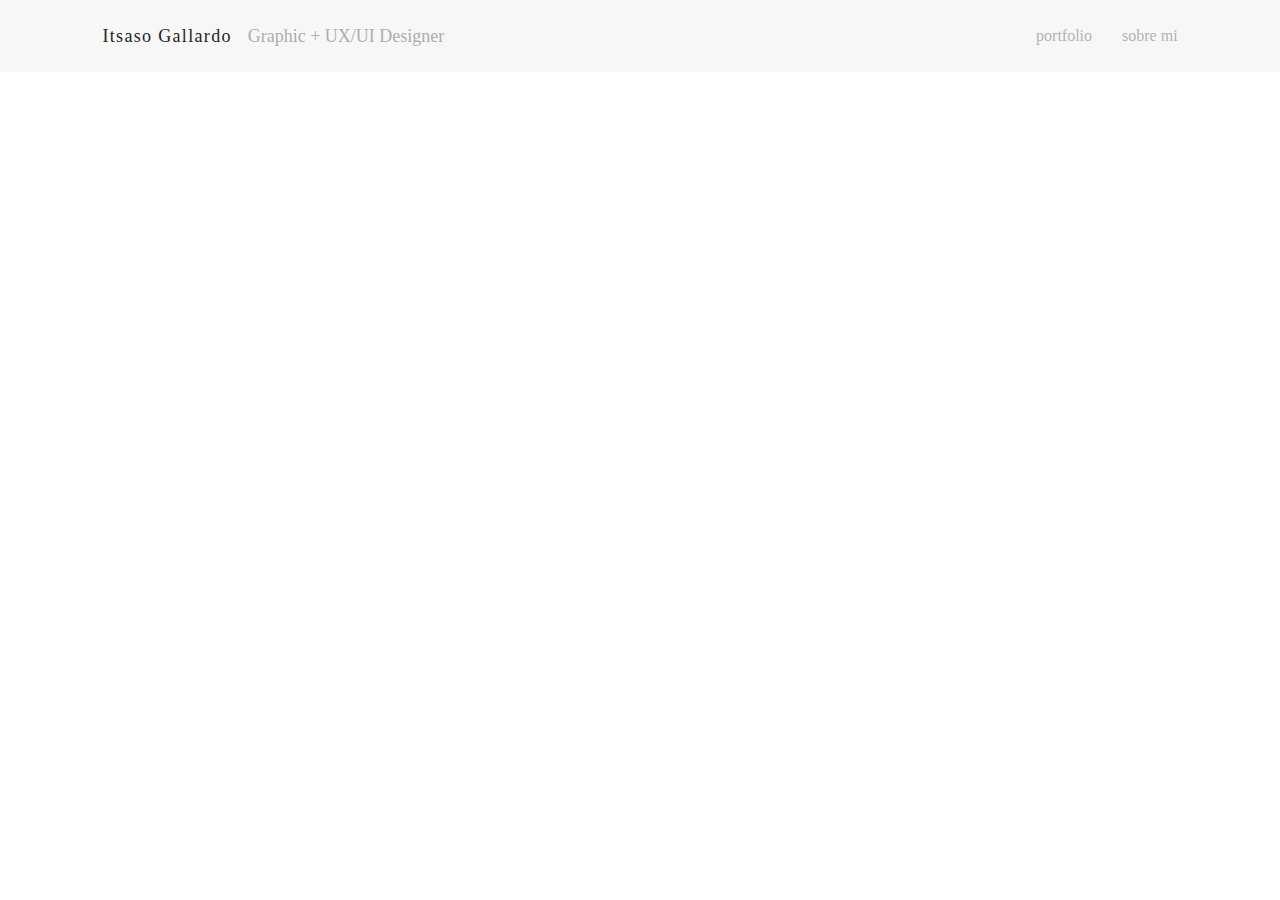
==== clues.html @ f3a6d476 "portfolio_27/04" ====
<!DOCTYPE html>
<html lang="en">
<head>
	<meta charset="UTF-8">
	<meta name="viewport" content="width=device-width, initial-scale=1.0">
	<meta http-equiv="X-UA-Compatible" content="ie=edge">
	<title>Itsaso Gallardo</title>
	<link rel="stylesheet" href="css/reset.css" />
	<link rel="stylesheet" href="https://stackpath.bootstrapcdn.com/bootstrap/4.3.1/css/bootstrap.min.css" integrity="sha384-ggOyR0iXCbMQv3Xipma34MD+dH/1fQ784/j6cY/iJTQUOhcWr7x9JvoRxT2MZw1T" crossorigin="anonymous">
	<script src="https://stackpath.bootstrapcdn.com/bootstrap/4.3.1/js/bootstrap.min.js" integrity="sha384-JjSmVgyd0p3pXB1rRibZUAYoIIy6OrQ6VrjIEaFf/nJGzIxFDsf4x0xIM+B07jRM" crossorigin="anonymous"></script>
	<script src="https://code.jquery.com/jquery-3.3.1.slim.min.js" integrity="sha384-q8i/X+965DzO0rT7abK41JStQIAqVgRVzpbzo5smXKp4YfRvH+8abtTE1Pi6jizo" crossorigin="anonymous"></script>
	<script src="https://cdnjs.cloudflare.com/ajax/libs/popper.js/1.14.7/umd/popper.min.js" integrity="sha384-UO2eT0CpHqdSJQ6hJty5KVphtPhzWj9WO1clHTMGa3JDZwrnQq4sF86dIHNDz0W1" crossorigin="anonymous"></script>
	<link rel="stylesheet" href="css/style.css" />
</head>
<body>
		<header>
				<div id="logo">
					 <span id="nombre"> 
						 Itsaso Gallardo
					</span>  
					<span id="job"> 
						 Graphic + UX/UI Designer
					</span>
				</div>
				<nav>
					<ul class="nav">
						<li class="navigation"> 
							<a href="https://www.behance.net/ItsasoGallardo">portfolio</a>
						</li>
						<li class="navigation">
							<a href="https://www.behance.net/ItsasoGallardo">sobre mi</a>
						</li>
					</ul>
				</nav>
        </header>
    <br>
	<br>
	<footer id="footer">
			© 2019 Itsaso Gallardo. All rights reserved.
	</footer>
	<br>
</body>
</html>
---- css/style.css ----
*{
	margin: 0px;
	padding: 0px;
}
body{
	font-family: roboto;
}

header {
	height: 72px;
	width: 100%;
	padding: 0 8%;
	background-color: #f7f7f7;
	display: flex;
	justify-content:space-between;
	align-items: center;
	position: fixed;
	top: 0;
	z-index: 21;
}
a{
	color:rgb(179, 179, 179);
	
}
a:hover {
	text-decoration: none; 
	font-family: "Montserrat";
	font-weight: normal;
	font-size: 16px;
	letter-spacing: normal;
	color:rgb(51, 177, 194);
	text-decoration: underline;
	}

#nombre {
	font-family: "Montserrat";
	font-size: 18px;
	letter-spacing: 1pt;
    font-weight: normal;
	line-height: 20px;
}
#job {
	font-family: "Montserrat";
	font-size: 18px;
	letter-spacing: 0,8pt;
	font-weight: lighter;
	color: rgb(173, 173, 173);
	margin-left: 10px;
}

.nav{
	display: flex;
	list-style: none;
	justify-content: space-between;
	font-family: "Montserrat";
}
.navigation a{
	font-family: "Montserrat";
	font-weight: normal;
	font-size: 16px;
	letter-spacing: normal;
	margin-left: 30px;

}
#active{
	color: rgb(53, 53, 53);
	
}
	
.intro {
	padding-left: 8%;
	padding-right:8%;
	padding-top:10%;
	padding-bottom:9%;
	background: #f7f7f7;
}

.text-presentation {
	height: 300px;
	width: 100%;
	font-family: "Montserrat";
	font-weight: lighter;
	font-size: 35px;
	text-align: center;
	letter-spacing: 1pt;
	line-height: 45px;
	padding-top: 105px;
	padding-left: 70px;
	padding-right: 70px;
}



.main {
	max-width: 1000px;
	margin: auto;
  }
  

.row {
	width: 100%;
	height: 100%;
	margin: 0px 0px;
	padding-top:40px;
	justify-content:center;
  }
  
  /* Add padding BETWEEN each column (if you want) */

.column {
	width: 85%;
	/* height: 360px; */
	display: flex;
	justify-content: space-between;	
	/* flex-wrap: wrap; */
	/* align-content:flex-start; */
	align-items:center;	
	padding: 0px;
  }
 
.row:after {
	content: "";
	display: table;
	clear: both;
  }
  
  /* Content */
.content {
	display: flex;
	width: 48%;
	/* height: 100%; */
	position:relative;
	align-items:center;
  }
	
	.content:hover .article-text{
		width: 100%;
		height: 100%;
		display: flex;
		align-items: center;
		justify-content: center;
		position: absolute;
		text-align: center;
		z-index: 20;	
		flex-direction: column;
		font-family: "MONTSERRAT";
		color:rgb(255, 255, 255);
		font-size: 22px;
		letter-spacing: 4px;
	}

	.content:hover .article-text-sub {
		display: flex;
		z-index: 20;	
		flex-direction: column;
		align-items: center;
		justify-content: center;
		position: absolute;
		font-family: "MONTSERRAT";
		font-weight: lighter;
		color:rgb(255, 255, 255); 
		font-size: 20px;
		text-align: center;
		margin-top: 26px;
	
	}

	.content:hover > #hover-color-clues{
		display: block;
		width: 100%;
		height: 100%;
		position: absolute;
		background-color:rgb(111, 218, 203);
		opacity: 0.8;
		cursor: grab;
	}

	#hover-color-clues{
	display:none;
	}

	.content:hover > #hover-color-f-cosmetics{
		display: block;
		width: 100%;
		height: 100%;
		position: absolute;
		background-color:rgb(252, 143, 157);
		opacity: 0.7;
		cursor: grab;
	}
	#hover-color-f-cosmetics{
		display:none;
		}

	#hover-color-clues{
			display:none;
			}

	.article-text{
		display:none;
		}

	.content img {
		width:100%;
	}

	.salto-de-texto{
		/* margin-top: 50px; */
	}
	#card-article-container{
		background-color:rgb(225, 188, 65);
		display: flex;
		flex-direction: row;
		justify-content: space-evenly;
		
	}
	.card-article { 
		width: 567px;
		height: 360px;
		border-radius: 3px;
		transition: all 0.17s;
		background-color: blue;
		margin-left: 20px;
		margin-right: 20px;
	}
	
	.card-article:hover { 
		transition: all 0.17s;
		background-color: rgb(0, 190, 117);
		cursor: grab;
	}

  /* Responsive layout - makes a two column-layout instead of four columns */
  @media screen and (max-width: 900px) {
	.column {
	  width: 50%;
	}
  }
  
  /* Responsive layout - makes the two columns stack on top of each other instead of next to each other */
  @media screen and (max-width: 600px) {
	.column {
	  width: 100%;
	}
  }

	
#footer { 
	font-family: Helvetica Neue;
	font-weight: 70;
	font-size: 15px;
	text-align: center;
	letter-spacing: 1pt;
}
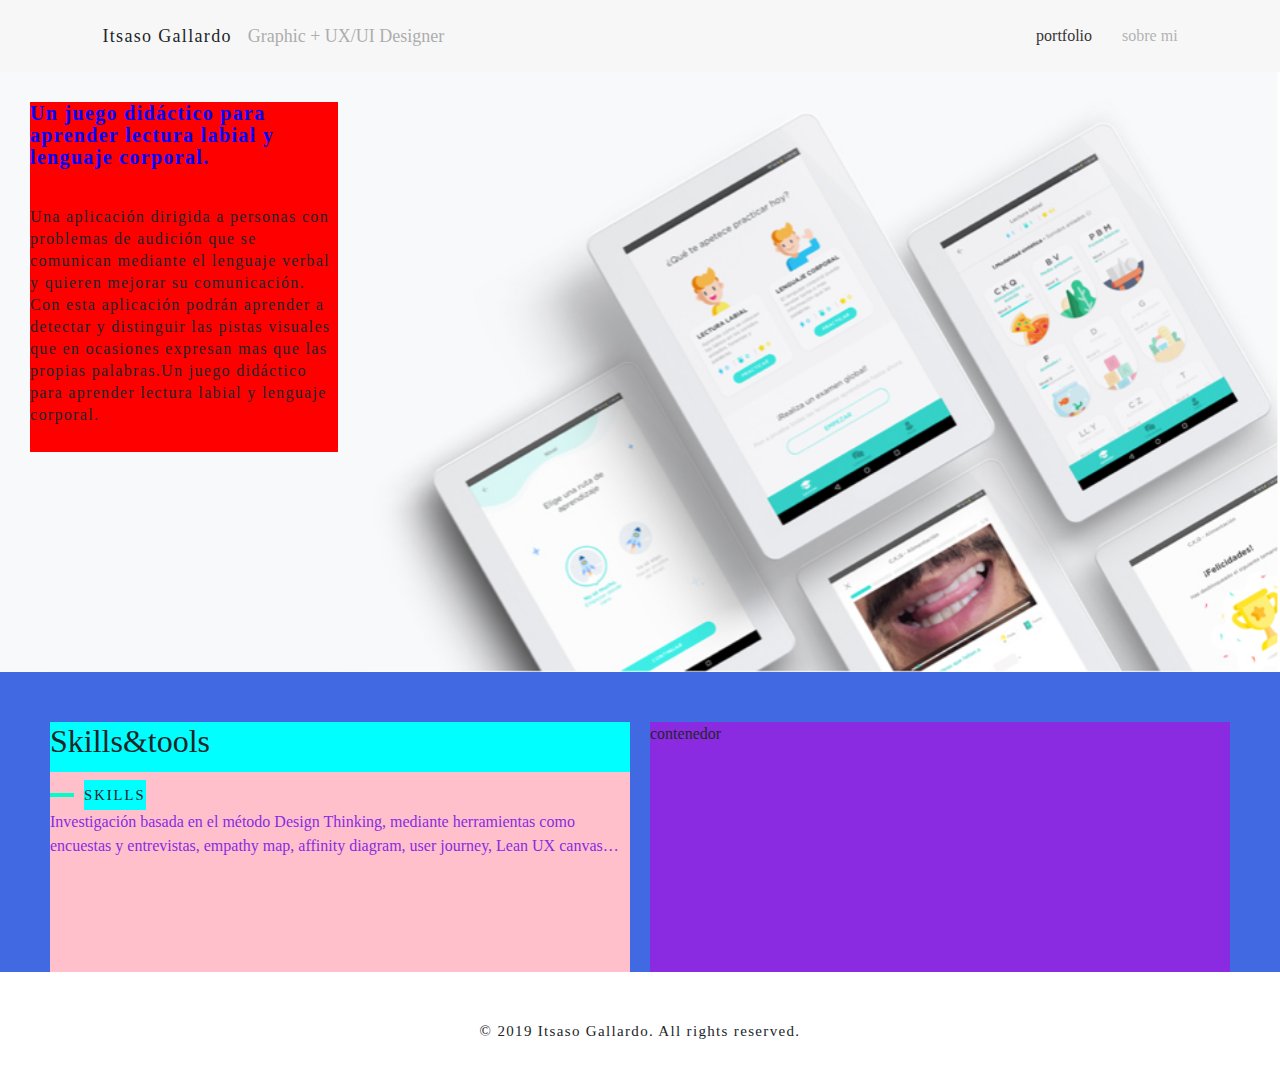
==== commit 88116943: "portfolio 27/04" ====
--- a/clues.html
+++ b/clues.html
@@ -10,7 +10,7 @@
 	<script src="https://stackpath.bootstrapcdn.com/bootstrap/4.3.1/js/bootstrap.min.js" integrity="sha384-JjSmVgyd0p3pXB1rRibZUAYoIIy6OrQ6VrjIEaFf/nJGzIxFDsf4x0xIM+B07jRM" crossorigin="anonymous"></script>
 	<script src="https://code.jquery.com/jquery-3.3.1.slim.min.js" integrity="sha384-q8i/X+965DzO0rT7abK41JStQIAqVgRVzpbzo5smXKp4YfRvH+8abtTE1Pi6jizo" crossorigin="anonymous"></script>
 	<script src="https://cdnjs.cloudflare.com/ajax/libs/popper.js/1.14.7/umd/popper.min.js" integrity="sha384-UO2eT0CpHqdSJQ6hJty5KVphtPhzWj9WO1clHTMGa3JDZwrnQq4sF86dIHNDz0W1" crossorigin="anonymous"></script>
-	<link rel="stylesheet" href="css/style.css" />
+	<link rel="stylesheet" href="css/clues_style.css" />
 </head>
 <body>
 		<header>
@@ -22,19 +22,50 @@
 						 Graphic + UX/UI Designer
 					</span>
 				</div>
-				<nav>
-					<ul class="nav">
-						<li class="navigation"> 
-							<a href="https://www.behance.net/ItsasoGallardo">portfolio</a>
-						</li>
-						<li class="navigation">
-							<a href="https://www.behance.net/ItsasoGallardo">sobre mi</a>
-						</li>
-					</ul>
-				</nav>
-        </header>
-    <br>
+					<nav>
+						<ul class="nav">
+							<li class="navigation"> 
+								<a id = "active" href="https://www.behance.net/ItsasoGallardo">portfolio</a>
+							</li>
+							<li class="navigation">
+								<a href="file:///Users/itsasogallardo/Desktop/Mi_portfolio/sobre_mi.html">sobre mi</a>
+							</li>
+						</ul>
+					</nav>
+			</header>
+			<section class="intro">  
+					<div class="text-presentation">
+						<p id="tittle">
+							Un juego didáctico para aprender lectura labial y lenguaje corporal. 
+						</p>
+						<br>
+						<p>
+								Una aplicación dirigida a personas con problemas de audición que se comunican mediante el lenguaje verbal y quieren mejorar su comunicación. 
+Con esta aplicación podrán aprender a detectar y distinguir las pistas visuales que en ocasiones expresan mas que las propias palabras.Un juego didáctico para aprender lectura labial y lenguaje corporal. 
+						</p>
+					</div>
+				</section>
+			
+			
+				<section class="section_skills">
+					<div class="skills_container">
+						<h2 class="section_tittle">
+						Skills&tools
+						</h2>
+						<div class="subtittle_container">
+							<span class="rectangle"></span>
+							<span class="section_subtittle">SKILLS</span>
+						</div> 
+						<p class="section_text">Investigación basada en el método Design Thinking, mediante herramientas como encuestas y entrevistas, empathy map, affinity diagram, user journey, Lean UX canvas…</p>
+					</div>
+					<div class="list">
+						contenedor
+					</div>
+				</section>
+	
+	
 	<br>
+	<br> 
 	<footer id="footer">
 			© 2019 Itsaso Gallardo. All rights reserved.
 	</footer>
--- a/css/clues_style.css
+++ b/css/clues_style.css
@@ -0,0 +1,200 @@
+*{
+	margin: 0px;
+	padding: 0px;
+}
+body{
+	font-family: roboto;
+}
+
+header {
+	height: 72px;
+	width: 100%;
+	padding: 0 8%;
+	background-color: #f7f7f7;
+	display: flex;
+	justify-content:space-between;
+	align-items: center;
+	position: fixed;
+	top: 0;
+	z-index: 21;
+}
+a{
+	color:rgb(179, 179, 179);
+	
+}
+a:hover {
+	text-decoration: none; 
+	font-family: "Montserrat";
+	font-weight: normal;
+	font-size: 20px;
+	letter-spacing: normal;
+	color:rgb(153, 153, 153);
+	text-decoration: underline;
+	}
+
+#nombre {
+	font-family: "Montserrat";
+	font-size: 18px;
+	letter-spacing: 1pt;
+    font-weight: normal;
+	line-height: 20px;
+}
+#job {
+	font-family: "Montserrat";
+	font-size: 18px;
+	letter-spacing: 0,8pt;
+	font-weight: lighter;
+	color: rgb(173, 173, 173);
+	margin-left: 10px;
+}
+
+.nav{
+	display: flex;
+	list-style: none;
+	justify-content: space-between;
+	font-family: "Montserrat";
+}
+.navigation a{
+	font-family: "Montserrat";
+	font-weight: normal;
+	font-size: 16px;
+	letter-spacing: normal;
+	margin-left: 30px;
+
+}
+#active{
+	color: rgb(53, 53, 53);
+	
+}
+.intro {
+	width: 100%;
+    height: 600px;
+    background-image: url(../img/portada_clues.jpg);
+    background-repeat: no-repeat;
+    background-color: blueviolet;
+    margin-top: 72px;
+    align-items: center;
+    background-size: cover;
+    background-position: right;
+    position: relative;
+}
+
+.text-presentation {
+	height: 350px;
+    max-width: 308px;
+    font-family: "Montserrat";
+    font-weight: normal;
+    font-size: 16px;
+    text-align: left;
+    letter-spacing: 1pt;
+    line-height: 22px;
+    background-color: red;
+    position: absolute;
+    top: 30px;
+    left: 30px;
+
+}
+
+#tittle {
+	color:blue;
+	font-size: 20px;
+	font-weight: bold;
+	line-height: 22px;
+}
+
+.row {
+	width: 100%;
+	height: 100%;
+	margin: 0px 0px;
+	padding-top:40px;
+	justify-content:center;
+  }
+  
+
+.column {
+	width: 85%;
+	/* height: 360px; */
+	display: flex;
+	justify-content: space-between;	
+	/* flex-wrap: wrap; */
+	/* align-content:flex-start; */
+	align-items:center;	
+	padding: 0px;
+  }
+ 
+.row:after {
+	content: "";
+	display: table;
+	clear: both;
+  }
+  
+  /* Content */
+.content {
+	display: flex;
+	width: 48%;
+	/* height: 100%; */
+	position:relative;
+	align-items:center;
+  }
+
+  .section_skills {
+	display: flex;
+	width:100%;
+	height: 300px;
+	padding-top: 50px;
+	padding-left: 50px;
+	padding-right: 50px;
+	background-color:royalblue; 
+}
+.skills_container{
+	width: 50%;
+	background-color:pink; 
+	margin-right: 10px;
+}
+
+
+.section_tittle {
+	height: 50px;
+	background-color: aqua;
+}
+
+.subtittle_container{
+	display: flex;
+	align-items: center;
+
+}
+.rectangle{
+	width: 24px;
+	height: 4px;
+	background-color: rgb(0, 255, 200);
+}
+
+.section_subtittle {
+	display: flex;
+	align-items: center;
+	background-color: aqua;
+	height: 30px;
+	margin-left: 10px;
+	font-family: "Montserrat";
+	font-size: 11pt;
+	letter-spacing: 2px;
+}
+.section_text{
+	color: blueviolet;
+	font-size: 16px;
+}
+
+.list {
+	width: 50%;
+	background-color: blueviolet;
+	margin-left: 10px;
+}
+
+
+  #footer { 
+	font-family: Helvetica Neue;
+	font-weight: 70;
+	font-size: 15px;
+	text-align: center;
+	letter-spacing: 1pt;
+}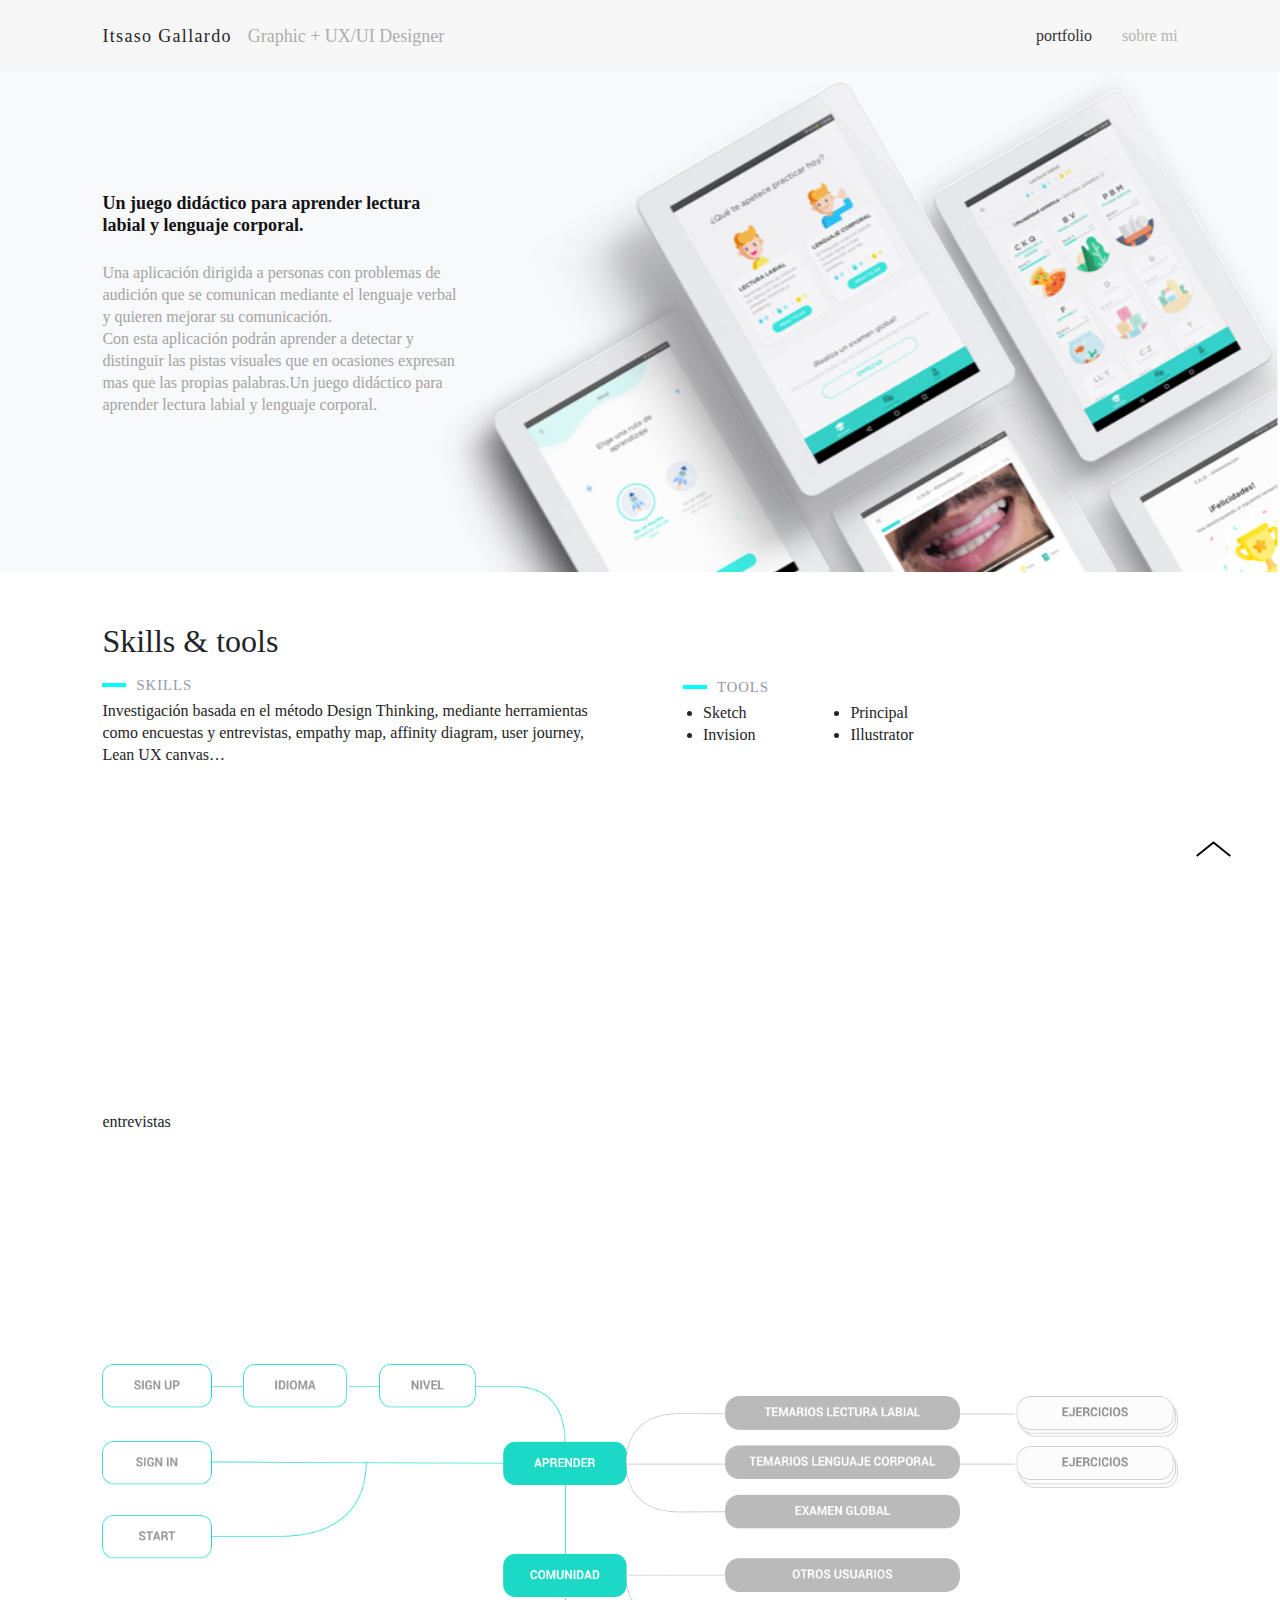
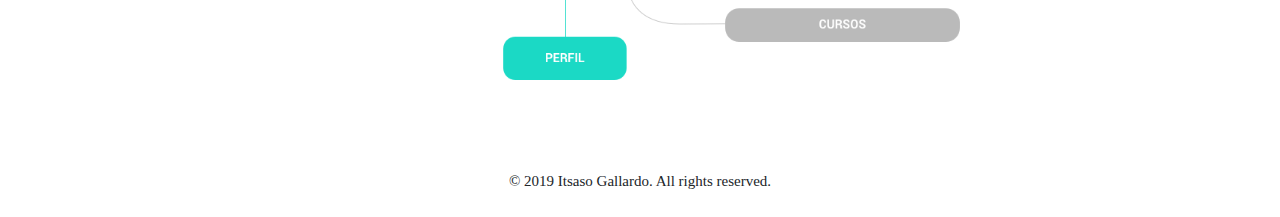
==== commit 066cd7df: "portfolio_29/04" ====
--- a/clues.html
+++ b/clues.html
@@ -34,36 +34,66 @@
 					</nav>
 			</header>
 			<section class="intro">  
-					<div class="text-presentation">
-						<p id="tittle">
+					<div class="presentation">
+						<p id="presentation_tittle">
 							Un juego didáctico para aprender lectura labial y lenguaje corporal. 
 						</p>
-						<br>
-						<p>
+	
+						<p id="presentation_text">
 								Una aplicación dirigida a personas con problemas de audición que se comunican mediante el lenguaje verbal y quieren mejorar su comunicación. 
-Con esta aplicación podrán aprender a detectar y distinguir las pistas visuales que en ocasiones expresan mas que las propias palabras.Un juego didáctico para aprender lectura labial y lenguaje corporal. 
+								<br>
+								Con esta aplicación podrán aprender a detectar y distinguir las pistas visuales que en ocasiones expresan mas que las propias palabras.Un juego didáctico para aprender lectura labial y lenguaje corporal. 
 						</p>
 					</div>
 				</section>
 			
 			
-				<section class="section_skills">
+				<section class="section_skills_tools">
 					<div class="skills_container">
 						<h2 class="section_tittle">
-						Skills&tools
+						Skills & tools
 						</h2>
-						<div class="subtittle_container">
+						<div class="section_subtittle_container">
 							<span class="rectangle"></span>
 							<span class="section_subtittle">SKILLS</span>
 						</div> 
 						<p class="section_text">Investigación basada en el método Design Thinking, mediante herramientas como encuestas y entrevistas, empathy map, affinity diagram, user journey, Lean UX canvas…</p>
 					</div>
-					<div class="list">
-						contenedor
+					<div class="tools_container">
+						<div class="section_subtittle_container">
+							<span class="rectangle"></span>
+							<span class="section_subtittle">TOOLS</span>
+						</div> 
+					<div class="tools_container_list">	
+						<ul class="tools_list">
+							<li>Sketch</li>
+							<li>Invision</li>
+						</ul>
+						<ul class="tools_list">
+							<li>Principal</li>
+							<li>Illustrator</li>
+						</ul>
+					</div>
 					</div>
 				</section>
 	
-	
+				<section class="section_UX">
+					entrevistas
+				</section>
+				<section class="section_UX">
+					<img class="total_screem_img" src="img/mind_map.png" alt="mind map">
+				</section>
+				
+				<div class="back-to-top" style="display: block; opacity: 1;">
+						<a class="semplice-event" data-event-type="helper" data-event="scrollToTop"><svg version="1.1" id="Ebene_1" xmlns="http://www.w3.org/2000/svg" xmlns:xlink="http://www.w3.org/1999/xlink" x="0px" y="0px" width="53px" height="20px" viewBox="0 0 53 20" enable-background="new 0 0 53 20" xml:space="preserve">
+				<g id="Ebene_3">
+				</g>
+				<g>
+					<polygon points="43.886,16.221 42.697,17.687 26.5,4.731 10.303,17.688 9.114,16.221 26.5,2.312 	"></polygon>
+				</g>
+				</svg>
+				</a>
+					</div>
 	<br>
 	<br> 
 	<footer id="footer">
--- a/css/clues_style.css
+++ b/css/clues_style.css
@@ -68,7 +68,7 @@
 }
 .intro {
 	width: 100%;
-    height: 600px;
+    height: 500px;
     background-image: url(../img/portada_clues.jpg);
     background-repeat: no-repeat;
     background-color: blueviolet;
@@ -79,27 +79,40 @@
     position: relative;
 }
 
-.text-presentation {
+.presentation {
 	height: 350px;
-    max-width: 308px;
+    max-width: 360px;
     font-family: "Montserrat";
     font-weight: normal;
     font-size: 16px;
     text-align: left;
     letter-spacing: 1pt;
     line-height: 22px;
-    background-color: red;
+    /* background-color: red; */
     position: absolute;
-    top: 30px;
-    left: 30px;
-
-}
-
-#tittle {
-	color:blue;
-	font-size: 20px;
+    top: 120px;
+    left: 8%;
+}
+
+#presentation_tittle {
+	color:rgb(19, 19, 19);
+	font-family: "montserrat";
+	font-size: 18px;
 	font-weight: bold;
 	line-height: 22px;
+	letter-spacing: 0px;
+	/* background-color: blue; */
+	padding-bottom: 10px;
+}
+
+#presentation_text {
+	color:rgb(163, 163, 163);
+	font-family: "open sans";
+	font-size: 16px;
+	font-weight: regular;
+	line-height: 22px;
+	letter-spacing: 0px;
+	/* background-color:red; */
 }
 
 .row {
@@ -137,28 +150,31 @@
 	align-items:center;
   }
 
-  .section_skills {
+.section_skills_tools {
 	display: flex;
 	width:100%;
 	height: 300px;
-	padding-top: 50px;
-	padding-left: 50px;
-	padding-right: 50px;
-	background-color:royalblue; 
+	margin-top: 50px;
+	padding-left: 8%;
+	padding-right: 8%;
+	/* background-color:royalblue;  */
 }
 .skills_container{
 	width: 50%;
-	background-color:pink; 
-	margin-right: 10px;
+	/* background-color:pink;  */
+	margin-right: 4%;
 }
 
 
 .section_tittle {
-	height: 50px;
-	background-color: aqua;
-}
-
-.subtittle_container{
+	height: 40px;
+	font-family: "roboto";
+	font-weight: normal;
+	font-size: 32px;
+	/* background-color: aqua; */
+}
+
+.section_subtittle_container{
 	display: flex;
 	align-items: center;
 
@@ -166,35 +182,88 @@
 .rectangle{
 	width: 24px;
 	height: 4px;
-	background-color: rgb(0, 255, 200);
+	background-color: rgb(0, 255, 255);
 }
 
 .section_subtittle {
 	display: flex;
 	align-items: center;
-	background-color: aqua;
+	/* background-color: aqua; */
 	height: 30px;
 	margin-left: 10px;
 	font-family: "Montserrat";
+	font-weight: medium;
 	font-size: 11pt;
-	letter-spacing: 2px;
+	letter-spacing: 1px;
+	color: #9696A6;
 }
 .section_text{
-	color: blueviolet;
+	color: rgb(36, 36, 36);
 	font-size: 16px;
-}
-
-.list {
+	font-family: sans-"roboto";
+	line-height: 22px;
+	font-weight: regular; 
+	letter-spacing: 0px;
+}
+
+.tools_container {
 	width: 50%;
-	background-color: blueviolet;
-	margin-left: 10px;
+	/* background-color:blueviolet; */
+	margin-left: 4%;
+	padding-top: 50px;
+}
+
+.tools_container_list{
+	display: flex;
+	/* background-color: aquamarine; */
+	margin-left:20px;
+}
+.tools_list {
+	font-family: "roboto";
+	line-height: 22px;
+	font size: 16px; 
+	margin-right: 20%;
+	/* background-color: red; */
+	list-style-type: disc;
+}
+.section_UX {
+	width: 100%;
+	height: 400px;
+	/* background-color: rgb(163, 36, 36); */
+	display: flex;
+	align-items: center;
+	padding-left: 8%;
+	padding-right: 8%;
+}
+.total_screem_img {
+	width: 100%;
+	/* background-color: rgb(241, 127, 127); */
+}
+
+.back-to-top {
+    position: fixed;
+    right: 30px;
+    bottom: 30px;
+    z-index: 118;
+    display: none;
+}
+.back-to-top a {
+    display: block;
+    padding: 10px;
+    cursor: pointer;
+}
+.back-to-top svg {
+    transition: all .2s linear;
+    -moz-transition: all .2s linear;
+    -webkit-transition: all .2s linear;
+    -o-transition: all .2s linear;
 }
 
 
   #footer { 
-	font-family: Helvetica Neue;
-	font-weight: 70;
+	font-family: "Montserrat";
+	font-weight: ligh;
 	font-size: 15px;
 	text-align: center;
-	letter-spacing: 1pt;
+	letter-spacing: 0pt;
 }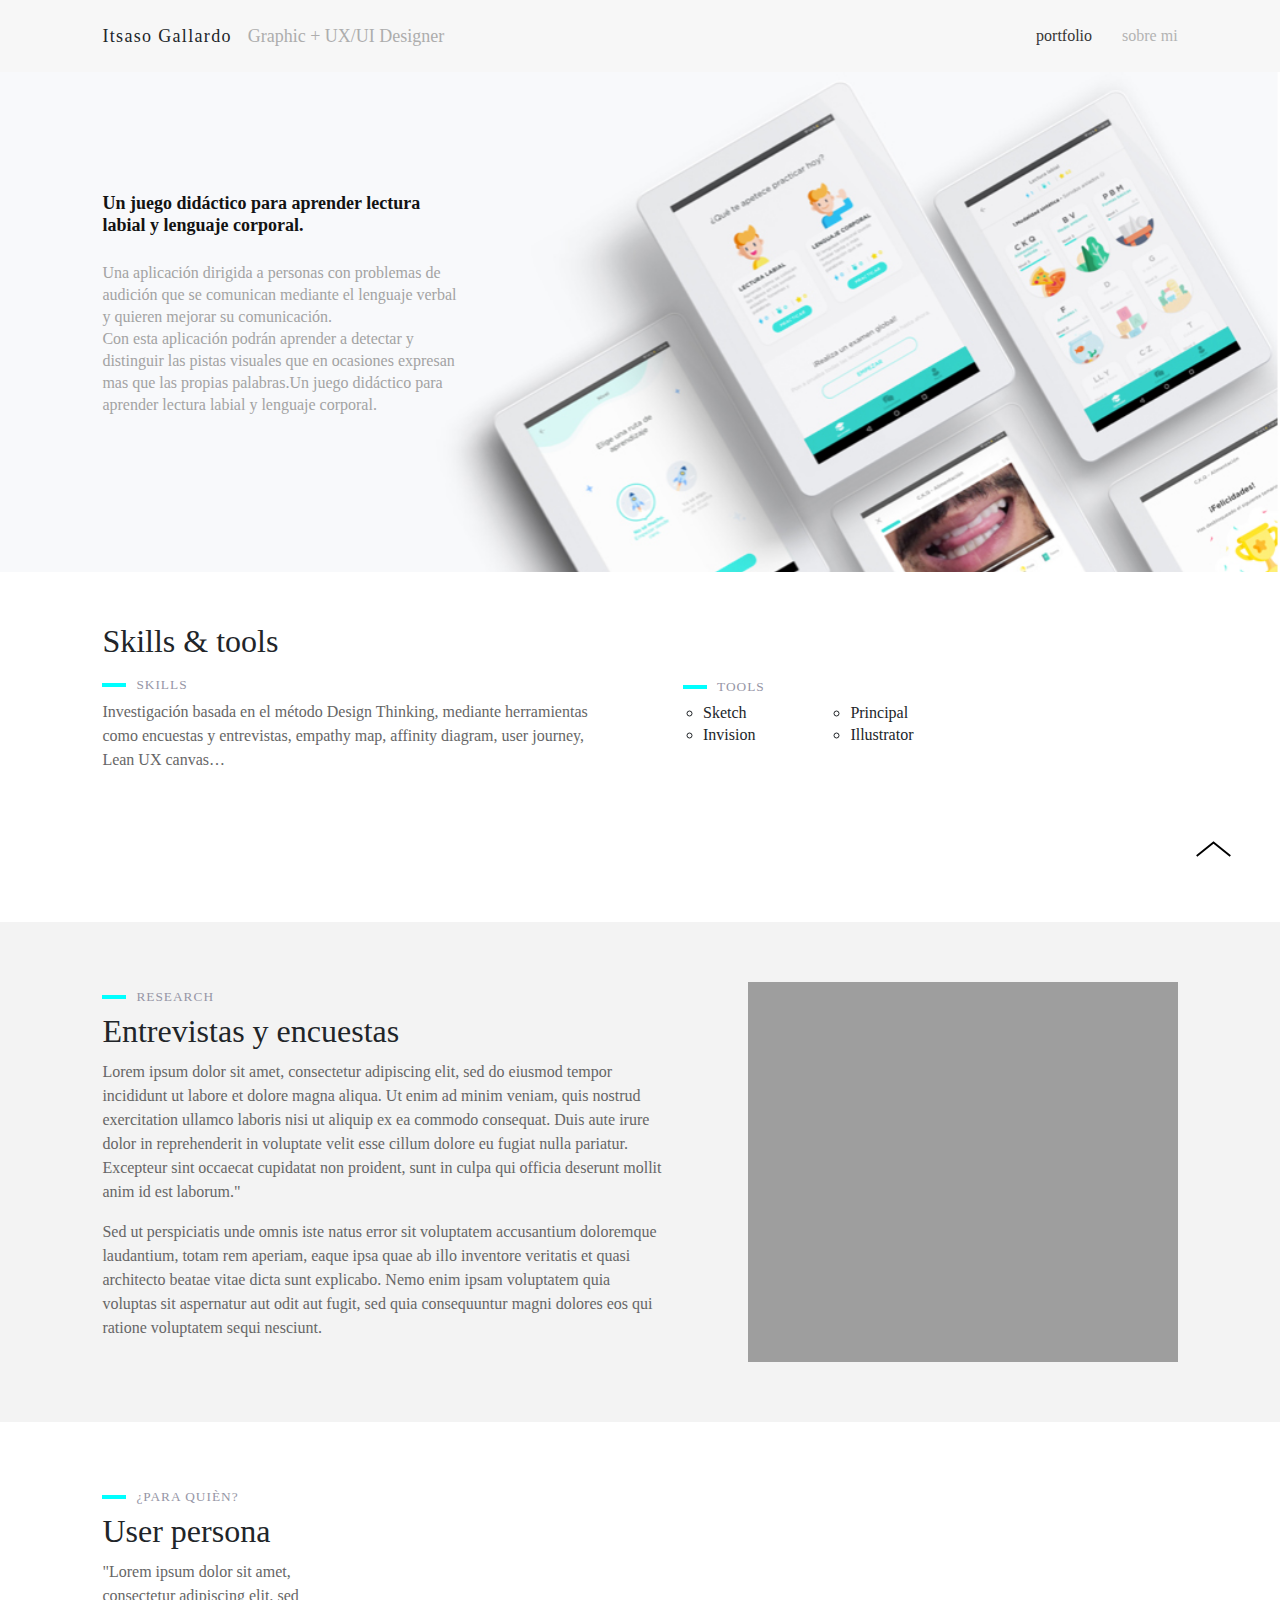
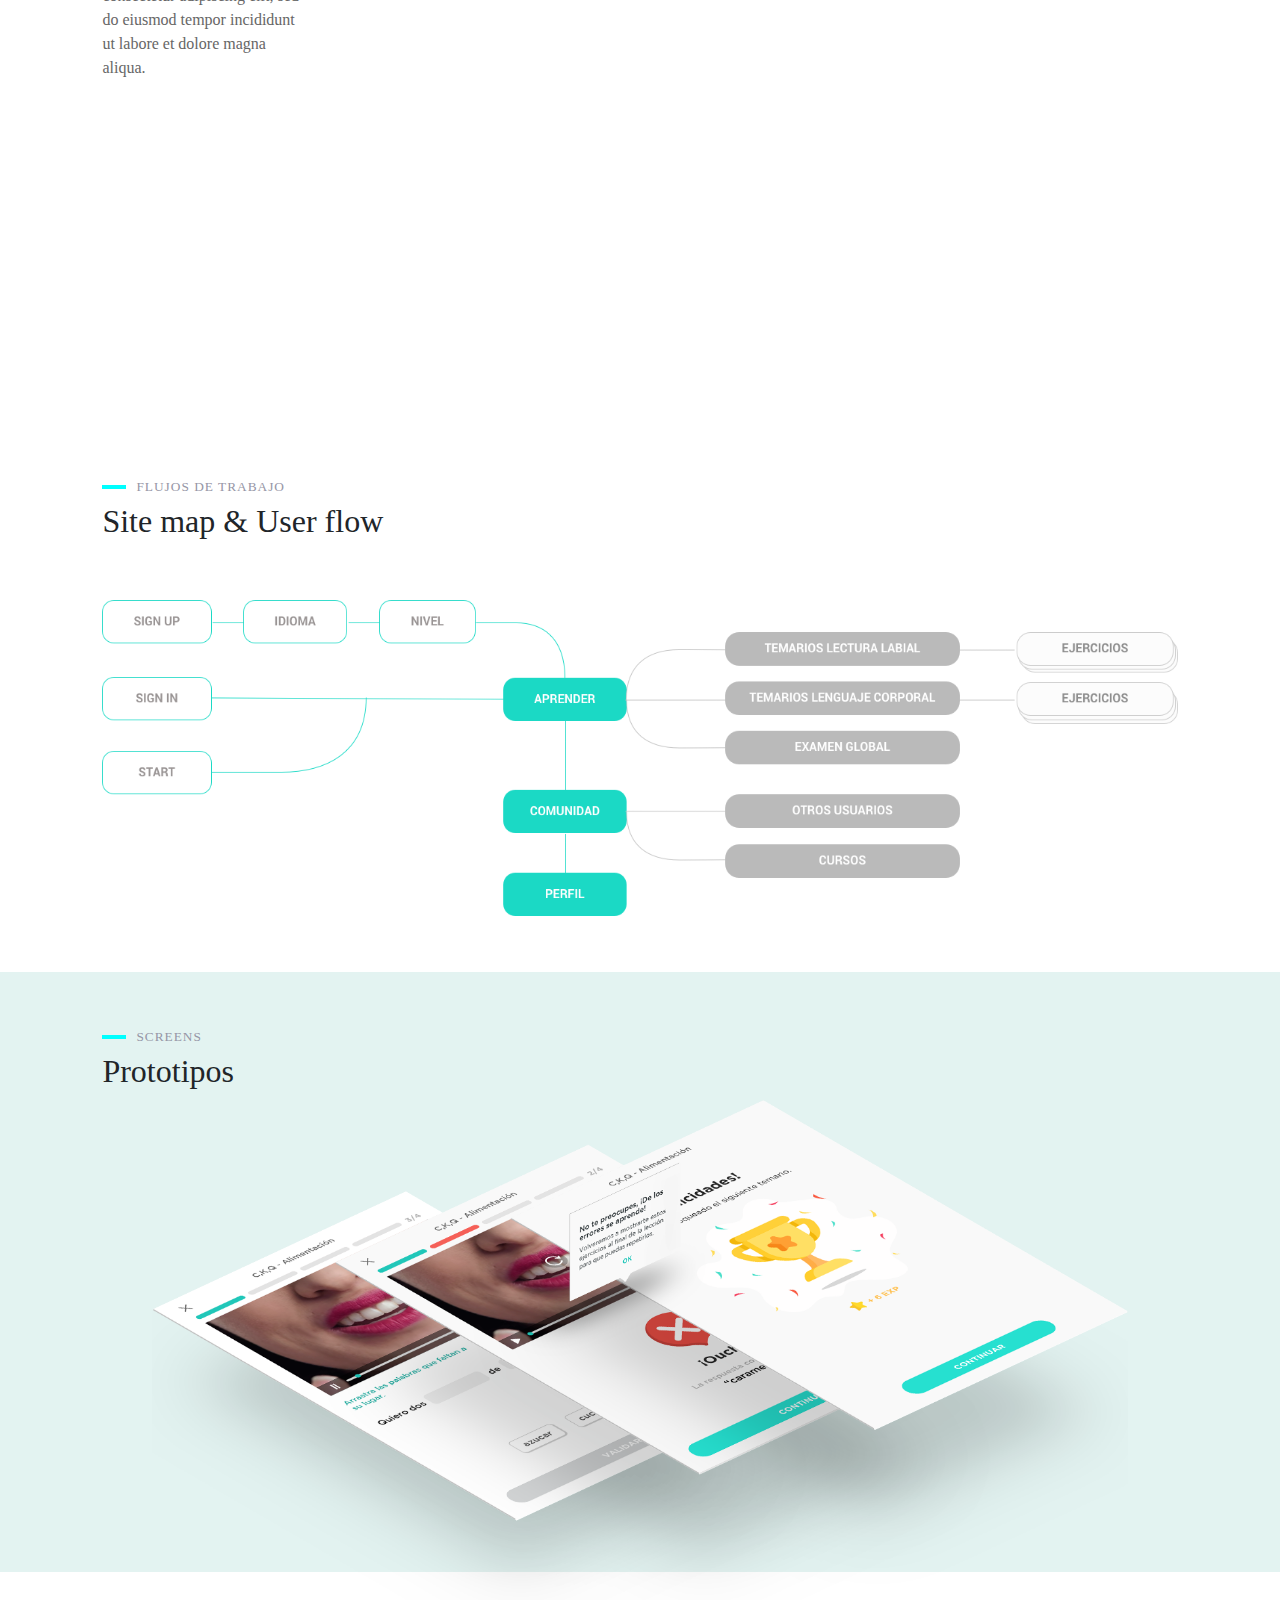
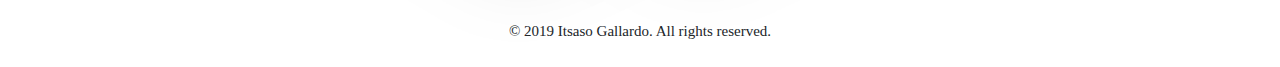
==== commit a362b9f6: "portfolio_29/04_2" ====
--- a/clues.html
+++ b/clues.html
@@ -48,41 +48,95 @@
 				</section>
 			
 			
-				<section class="section_skills_tools">
+				<section class="skills_tools">
 					<div class="skills_container">
-						<h2 class="section_tittle">
+						
+						<h2 class="tittle_text">
 						Skills & tools
 						</h2>
-						<div class="section_subtittle_container">
+						
+						<div class="subtittle_container">
 							<span class="rectangle"></span>
-							<span class="section_subtittle">SKILLS</span>
+							<span class="subtittle_text">SKILLS</span>
 						</div> 
+						
 						<p class="section_text">Investigación basada en el método Design Thinking, mediante herramientas como encuestas y entrevistas, empathy map, affinity diagram, user journey, Lean UX canvas…</p>
 					</div>
+					
 					<div class="tools_container">
-						<div class="section_subtittle_container">
+						<div class="subtittle_container">
 							<span class="rectangle"></span>
-							<span class="section_subtittle">TOOLS</span>
+							<span class="subtittle_text">TOOLS</span>
 						</div> 
-					<div class="tools_container_list">	
-						<ul class="tools_list">
-							<li>Sketch</li>
-							<li>Invision</li>
-						</ul>
-						<ul class="tools_list">
-							<li>Principal</li>
-							<li>Illustrator</li>
-						</ul>
-					</div>
+						<div class="tools_container_list">	
+							<ul class="tools_list">
+								<li>Sketch</li>
+								<li>Invision</li>
+							</ul>
+							<ul class="tools_list">
+								<li>Principal</li>
+								<li>Illustrator</li>
+							</ul>
+						</div>
 					</div>
 				</section>
 	
-				<section class="section_UX">
-					entrevistas
+				<section class="research">
+						<div class="research_container">
+							<div class="subtittle_container">
+								<span class="rectangle"></span>
+								<span class="subtittle_text">RESEARCH</span>
+							</div> 
+							<h2 class="tittle_text">
+									Entrevistas y encuestas
+							</h2>
+							<p class="section_text">Lorem ipsum dolor sit amet, consectetur adipiscing elit, sed do eiusmod tempor incididunt ut labore et dolore magna aliqua. Ut enim ad minim veniam, quis nostrud exercitation ullamco laboris nisi ut aliquip ex ea commodo consequat. Duis aute irure dolor in reprehenderit in voluptate velit esse cillum dolore eu fugiat nulla pariatur. Excepteur sint occaecat cupidatat non proident, sunt in culpa qui officia deserunt mollit anim id est laborum." </p>
+						
+						<p class="section_text">Sed ut perspiciatis unde omnis iste natus error sit voluptatem accusantium doloremque laudantium, totam rem aperiam, eaque ipsa quae ab illo inventore veritatis et quasi architecto beatae vitae dicta sunt explicabo. Nemo enim ipsam voluptatem quia voluptas sit aspernatur aut odit aut fugit, sed quia consequuntur magni dolores eos qui ratione voluptatem sequi nesciunt.  </P>
+						</div>
+						<div id="img_research"></div>
 				</section>
-				<section class="section_UX">
-					<img class="total_screem_img" src="img/mind_map.png" alt="mind map">
+				
+				<section class="user_persona">
+					<div class="persona_container">
+						<div class="subtittle_container">
+							<span class="rectangle"></span>
+							<span class="subtittle_text">¿PARA QUIÈN?</span>
+						</div> 
+						<h2 class="tittle_text">
+								User persona
+						</h2>
+						<p class="section_text">"Lorem ipsum dolor sit amet, consectetur adipiscing elit, sed do eiusmod tempor incididunt ut labore et dolore magna aliqua. </p>
+					</div>
+					<div id="img_persona">
+							<!-- <img id="persona_img" src="img/user_persona.png" alt="user persona"> -->
+					</div>
 				</section>
+			
+				<section class="flujos_trabajo">
+								<div class="subtittle_container">
+									<span class="rectangle"></span>
+									<span class="subtittle_text">FLUJOS DE TRABAJO</span>
+								</div> 
+								<h2 class="tittle_text">
+										Site map & User flow
+								</h2>
+		
+						<img class="flujos_img" src="img/site_map.png" alt="mind map">
+				</section>
+
+				<section class="screens">
+						<div class="subtittle_container">
+							<span class="rectangle"></span>
+							<span class="subtittle_text">SCREENS</span>
+						</div> 
+						<h2 class="tittle_text">
+								Prototipos
+						</h2>
+				<div>
+				<img id="screens_img" src="img/layer_practica.png" alt="mind map">
+				</div>
+			</section>
 				
 				<div class="back-to-top" style="display: block; opacity: 1;">
 						<a class="semplice-event" data-event-type="helper" data-event="scrollToTop"><svg version="1.1" id="Ebene_1" xmlns="http://www.w3.org/2000/svg" xmlns:xlink="http://www.w3.org/1999/xlink" x="0px" y="0px" width="53px" height="20px" viewBox="0 0 53 20" enable-background="new 0 0 53 20" xml:space="preserve">
--- a/css/clues_style.css
+++ b/css/clues_style.css
@@ -70,13 +70,14 @@
 	width: 100%;
     height: 500px;
     background-image: url(../img/portada_clues.jpg);
-    background-repeat: no-repeat;
-    background-color: blueviolet;
+	background-repeat: no-repeat;
+	background-size: cover;
+    background-position: right;
+    position: relative;
+    /* background-color: blueviolet; */
     margin-top: 72px;
     align-items: center;
-    background-size: cover;
-    background-position: right;
-    position: relative;
+   
 }
 
 .presentation {
@@ -150,7 +151,7 @@
 	align-items:center;
   }
 
-.section_skills_tools {
+.skills_tools {
 	display: flex;
 	width:100%;
 	height: 300px;
@@ -166,7 +167,7 @@
 }
 
 
-.section_tittle {
+.tittle_text{
 	height: 40px;
 	font-family: "roboto";
 	font-weight: normal;
@@ -174,10 +175,10 @@
 	/* background-color: aqua; */
 }
 
-.section_subtittle_container{
+.subtittle_container{
 	display: flex;
 	align-items: center;
-
+	/* background-color: blanchedalmond; */
 }
 .rectangle{
 	width: 24px;
@@ -185,7 +186,7 @@
 	background-color: rgb(0, 255, 255);
 }
 
-.section_subtittle {
+.subtittle_text {
 	display: flex;
 	align-items: center;
 	/* background-color: aqua; */
@@ -193,16 +194,16 @@
 	margin-left: 10px;
 	font-family: "Montserrat";
 	font-weight: medium;
-	font-size: 11pt;
+	font-size: 10pt;
 	letter-spacing: 1px;
 	color: #9696A6;
 }
 .section_text{
-	color: rgb(36, 36, 36);
+	color: rgb(102, 102, 102);
 	font-size: 16px;
-	font-family: sans-"roboto";
-	line-height: 22px;
-	font-weight: regular; 
+	font-family: sans-"open-sans";
+	line-height: 24px;
+	font-weight: normal; 
 	letter-spacing: 0px;
 }
 
@@ -224,20 +225,99 @@
 	font size: 16px; 
 	margin-right: 20%;
 	/* background-color: red; */
-	list-style-type: disc;
-}
-.section_UX {
-	width: 100%;
-	height: 400px;
-	/* background-color: rgb(163, 36, 36); */
-	display: flex;
-	align-items: center;
-	padding-left: 8%;
-	padding-right: 8%;
-}
-.total_screem_img {
+	list-style-type: circle;
+}
+
+
+.research {
+	width: 100%;
+	height: 500px;
+	background-color: rgb(243, 243, 243);
+	display: flex;
+	/* justify-content: flex-start; */
+	/* align-items: center; */
+	padding-left: 8%;
+	padding-right: 8%;
+	padding-top:60px;
+	padding-bottom: 60px;
+}
+.research_container{
+	width: 65%;
+	/* background-color:pink;  */
+	margin-right: 8%;
+}
+#img_research{
+	width: 50%;
+	/* background-image: url(http://placekitten.com/g/200/300); */
+	background-repeat: no-repeat;
+	background-size: cover;
+    background-position: left;
+    /* position: relative; */
+	background-color:rgb(158, 158, 158); 
+	/* margin-right: 4%; */
+}
+.user_persona {
+	width: 100%;
+	height: 600px;
+	/* background-color: rgb(243, 243, 243); */
+	display: flex;
+	/* justify-content: flex-start; */
+	/* align-items: center; */
+	padding-left: 8%;
+	padding-right: 8%;
+	padding-top:60px;
+}
+.persona_container{
+	width: 20%;
+	/* background-color:pink;  */
+	margin-right: 4%;
+}
+#img_persona{
+	width: 80%;
+	background-image: url(http://placekitten.com/g/200/300);
+	background-repeat: no-repeat;
+	background-size: cover;
+    background-position: left;
+    /* position: relative; */
+	/* background-color:rgb(76, 88, 247);  */
+	/* margin-right: 4%; */
+}
+.flujos_trabajo {
+	width: 100%;
+	height: 550px;
+	/* background-color: rgb(175, 55, 55); */
+	display: flex;
+	flex-direction: column;
+	justify-content: flex-start;
+	/* align-items: center; */
+	padding-left: 8%;
+	padding-right: 8%;
+	padding-top: 50px;
+}
+.flujos_img {
 	width: 100%;
 	/* background-color: rgb(241, 127, 127); */
+	margin-top: 50px;
+}
+
+.screens {
+	width: 100%;
+	height: 600px;
+	background-color: rgb(227, 243, 241);
+	display: flex;
+	flex-direction: column;
+	justify-content: flex-center;
+	/* align-items: center; */
+	padding-left: 8%;
+	padding-right: 8%;
+	padding-top: 50px;
+	/* position: absolute; */
+}
+#screens_img {
+	width: 100%;
+	padding: 0 50px;
+	/* background-color: rgb(241, 127, 127); */
+	/* margin-top: 5px; */
 }
 
 .back-to-top {
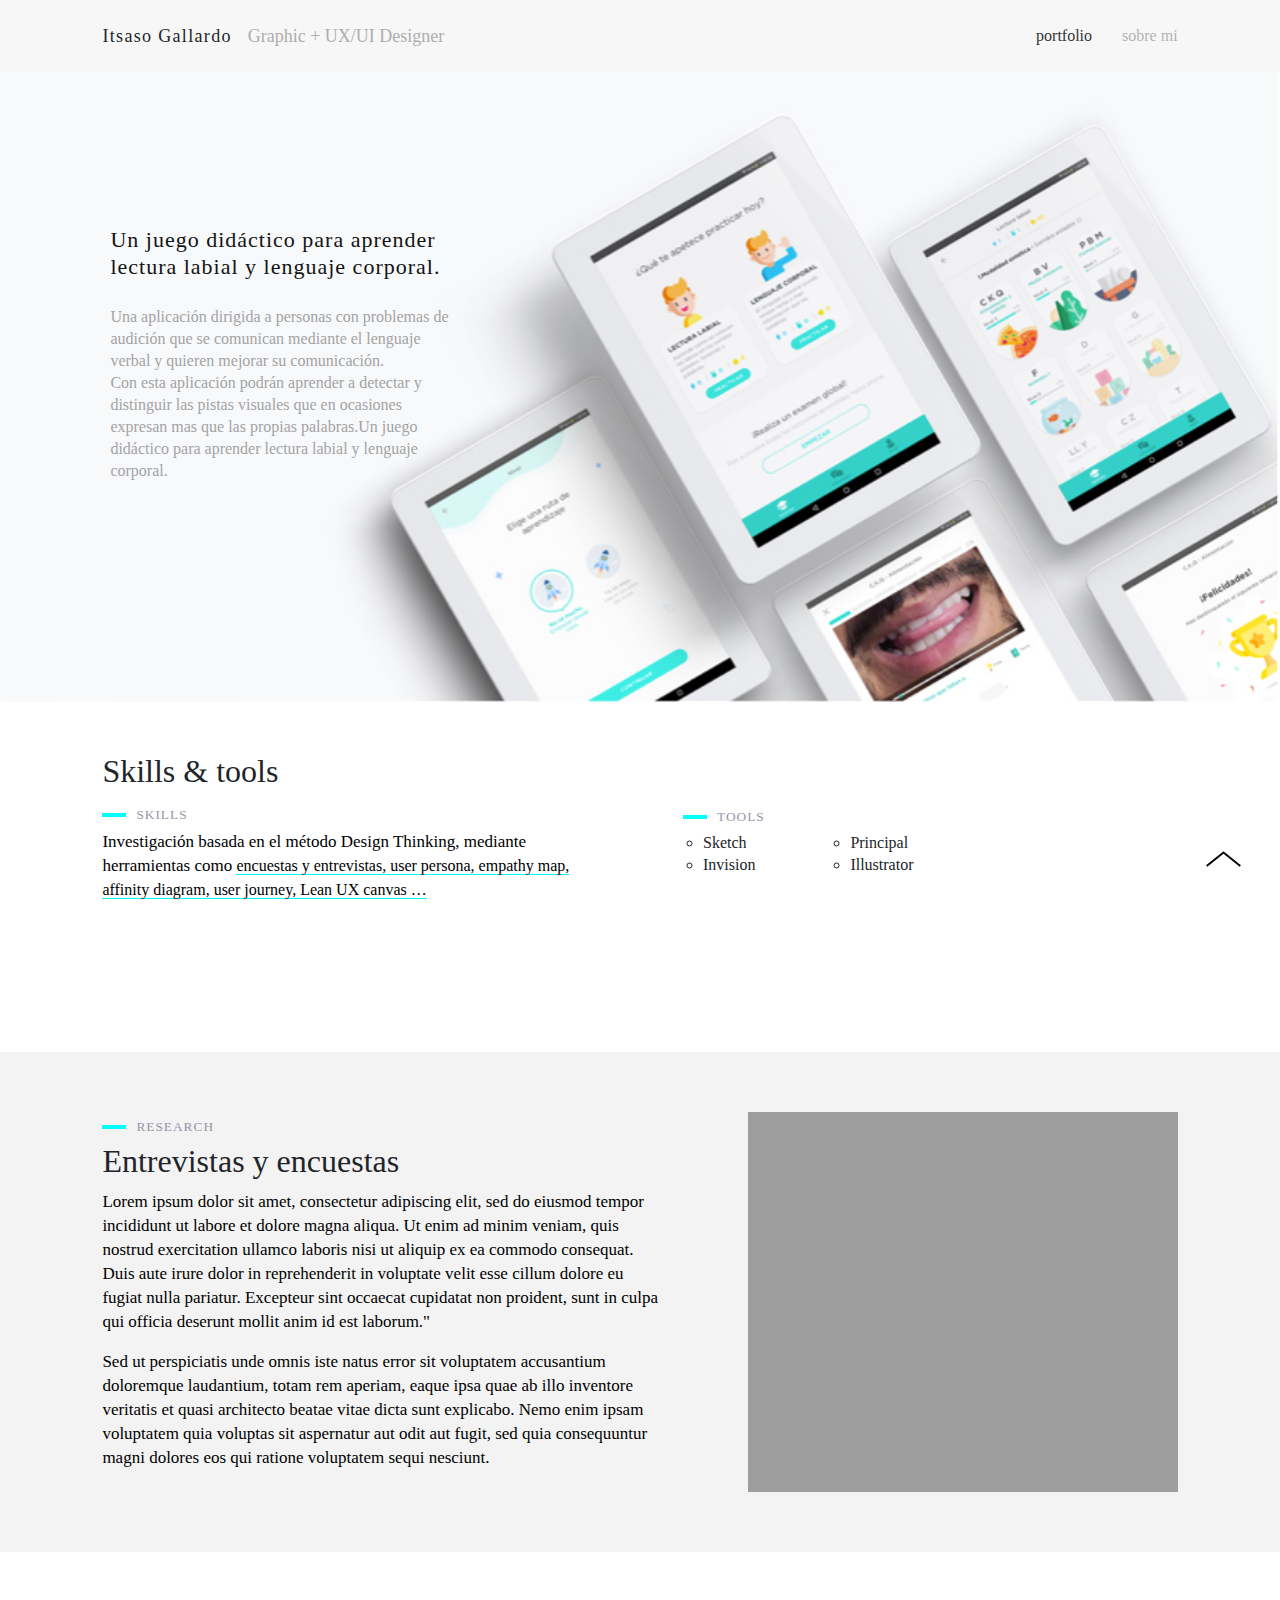
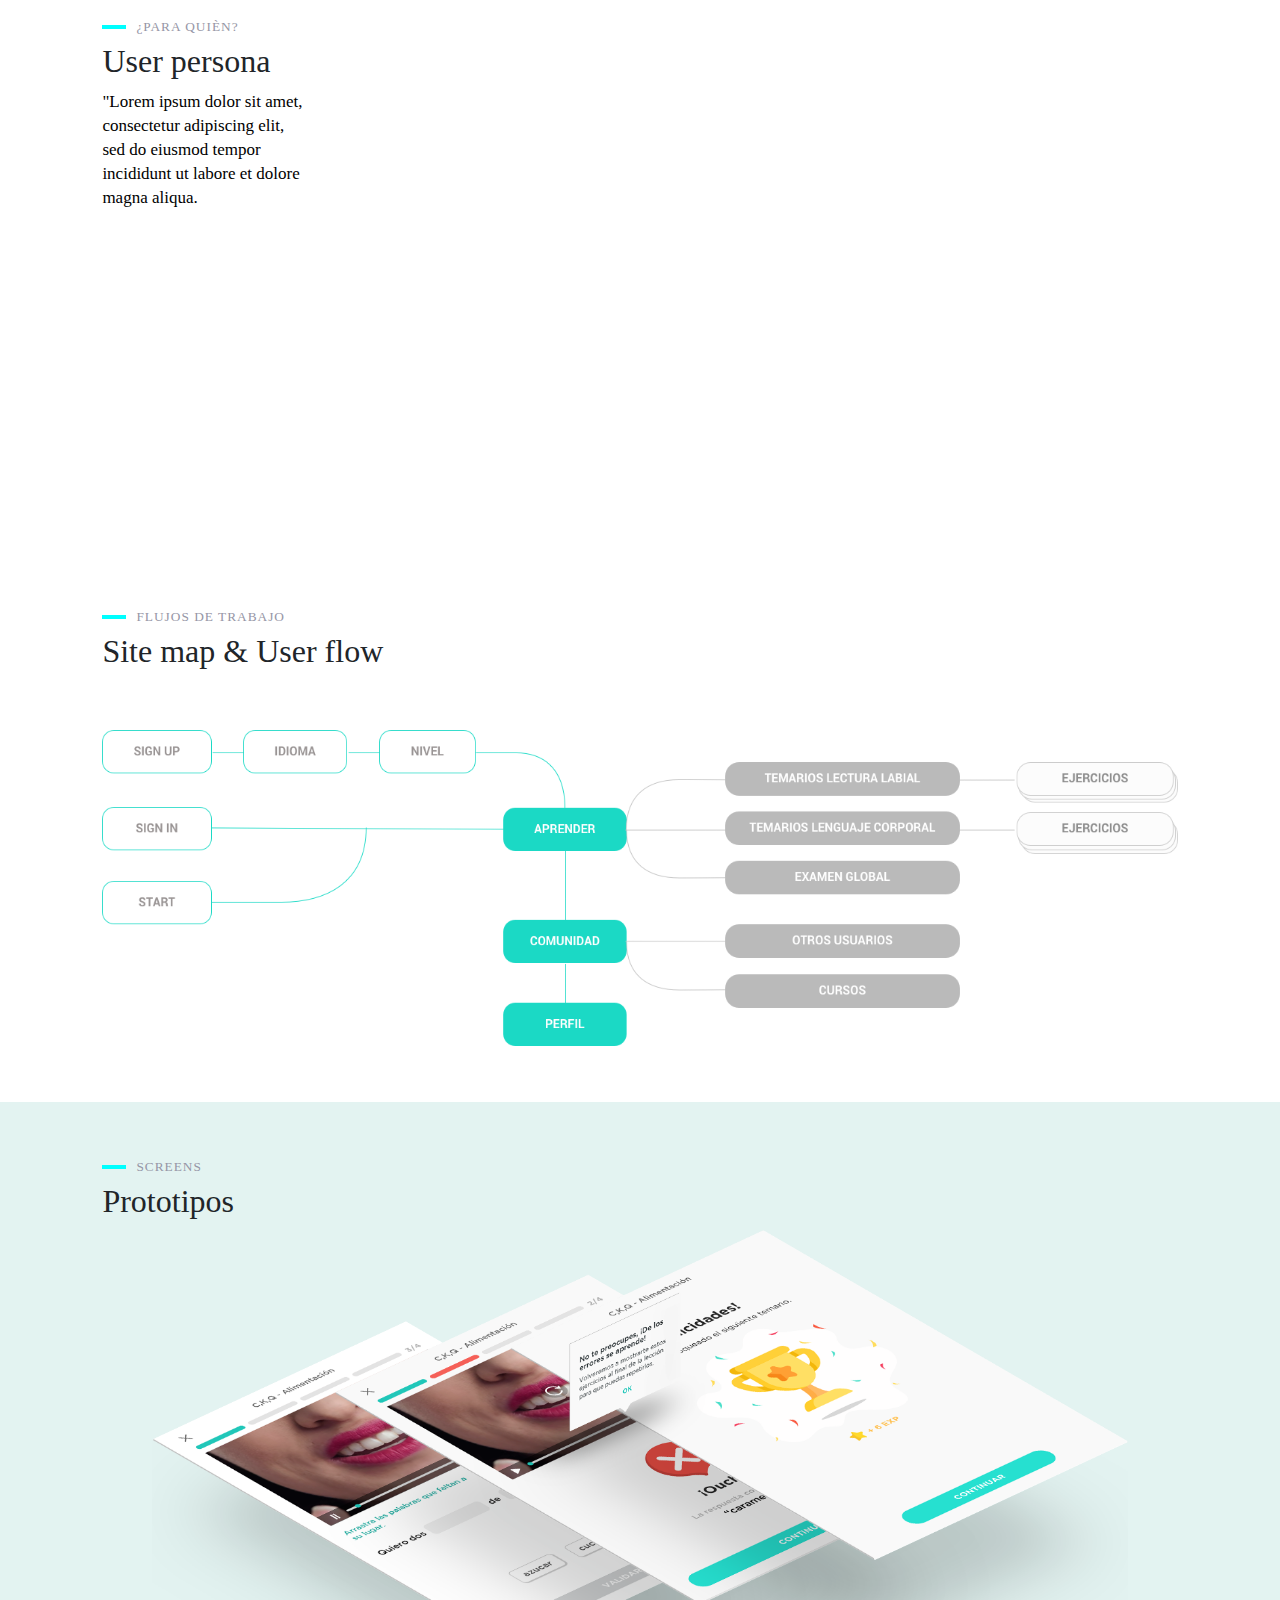
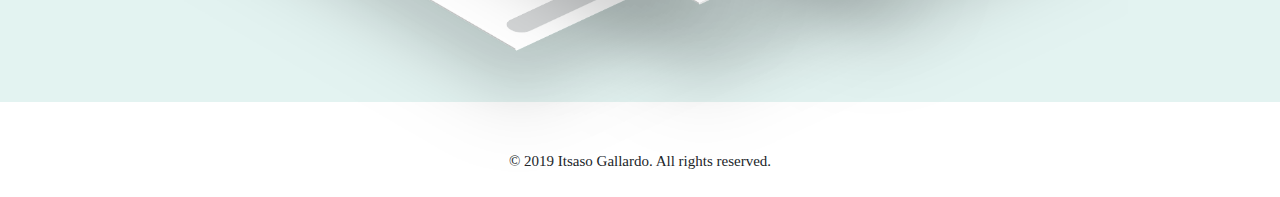
==== commit c7039605: "portfolio 2/4" ====
--- a/clues.html
+++ b/clues.html
@@ -13,26 +13,26 @@
 	<link rel="stylesheet" href="css/clues_style.css" />
 </head>
 <body>
-		<header>
+		<header id="navbar">
 				<div id="logo">
-					 <span id="nombre"> 
+					<span id="nombre"> 
 						 Itsaso Gallardo
 					</span>  
 					<span id="job"> 
 						 Graphic + UX/UI Designer
 					</span>
 				</div>
-					<nav>
-						<ul class="nav">
-							<li class="navigation"> 
-								<a id = "active" href="https://www.behance.net/ItsasoGallardo">portfolio</a>
-							</li>
-							<li class="navigation">
-								<a href="file:///Users/itsasogallardo/Desktop/Mi_portfolio/sobre_mi.html">sobre mi</a>
-							</li>
-						</ul>
-					</nav>
-			</header>
+				<nav>
+					<ul class="nav">
+						<li class="navigation"> 
+							<a id = "active" href="https://www.behance.net/ItsasoGallardo">portfolio</a>
+						</li>
+						<li class="navigation">
+							<a href="file:///Users/itsasogallardo/Desktop/Mi_portfolio/sobre_mi.html">sobre mi</a>							</li>
+					</ul>
+				</nav>
+		</header>
+		<span id="intro" class="introLink"></span>
 			<section class="intro">  
 					<div class="presentation">
 						<p id="presentation_tittle">
@@ -60,7 +60,7 @@
 							<span class="subtittle_text">SKILLS</span>
 						</div> 
 						
-						<p class="section_text">Investigación basada en el método Design Thinking, mediante herramientas como encuestas y entrevistas, empathy map, affinity diagram, user journey, Lean UX canvas…</p>
+						<p class="section_text">Investigación basada en el método Design Thinking, mediante herramientas como <span class="subrayado_azul"> <a class="a_verde" href="#research"> encuestas y entrevistas</a>, <span class="subrayado_azul"> <a class="a_verde" href="#user_persona"> user persona</a></span>, <span class="subrayado_azul"> <a class="a_verde" href="#research"> empathy map</a></span>, <span class="subrayado_azul"> <a class="a_verde" href="#research"> affinity diagram</a></span>, <span class="subrayado_azul"> <a class="a_verde" href="#research"> user journey</a></span>, <span class="subrayado_azul"> <a class="a_verde" href="#research"> Lean UX canvas</a> </span> …</p>
 					</div>
 					
 					<div class="tools_container">
@@ -81,7 +81,7 @@
 					</div>
 				</section>
 	
-				<section class="research">
+				<section class="research" id="research">
 						<div class="research_container">
 							<div class="subtittle_container">
 								<span class="rectangle"></span>
@@ -97,7 +97,7 @@
 						<div id="img_research"></div>
 				</section>
 				
-				<section class="user_persona">
+				<section class="user_persona" id="user_persona">
 					<div class="persona_container">
 						<div class="subtittle_container">
 							<span class="rectangle"></span>
@@ -113,7 +113,7 @@
 					</div>
 				</section>
 			
-				<section class="flujos_trabajo">
+				<section class="flujos_trabajo" id="flujos_trabajo">
 								<div class="subtittle_container">
 									<span class="rectangle"></span>
 									<span class="subtittle_text">FLUJOS DE TRABAJO</span>
@@ -125,7 +125,7 @@
 						<img class="flujos_img" src="img/site_map.png" alt="mind map">
 				</section>
 
-				<section class="screens">
+				<section class="screens" id="screens">
 						<div class="subtittle_container">
 							<span class="rectangle"></span>
 							<span class="subtittle_text">SCREENS</span>
@@ -138,21 +138,22 @@
 				</div>
 			</section>
 				
+			<a href="#intro">
 				<div class="back-to-top" style="display: block; opacity: 1;">
-						<a class="semplice-event" data-event-type="helper" data-event="scrollToTop"><svg version="1.1" id="Ebene_1" xmlns="http://www.w3.org/2000/svg" xmlns:xlink="http://www.w3.org/1999/xlink" x="0px" y="0px" width="53px" height="20px" viewBox="0 0 53 20" enable-background="new 0 0 53 20" xml:space="preserve">
-				<g id="Ebene_3">
-				</g>
-				<g>
+				<svg version="1.1" id="Ebene_1" xmlns="http://www.w3.org/2000/svg" xmlns:xlink="http://www.w3.org/1999/xlink" x="0px" y="0px" width="53px" height="20px" viewBox="0 0 53 20" enable-background="new 0 0 53 20" xml:space="preserve">
+					<g id="Ebene_3"></g>
+					<g>
 					<polygon points="43.886,16.221 42.697,17.687 26.5,4.731 10.303,17.688 9.114,16.221 26.5,2.312 	"></polygon>
-				</g>
+					</g>
 				</svg>
-				</a>
-					</div>
+				</div>
+			</a>
 	<br>
 	<br> 
 	<footer id="footer">
 			© 2019 Itsaso Gallardo. All rights reserved.
 	</footer>
 	<br>
+	<script src="hiddennavbar.js"></script>
 </body>
 </html>--- a/css/clues_style.css
+++ b/css/clues_style.css
@@ -2,9 +2,13 @@
 	margin: 0px;
 	padding: 0px;
 }
+html{
+	scroll-behavior: smooth;
+}
 body{
 	font-family: roboto;
 }
+
 
 header {
 	height: 72px;
@@ -18,19 +22,38 @@
 	top: 0;
 	z-index: 21;
 }
-a{
+header a{
 	color:rgb(179, 179, 179);
 	
 }
-a:hover {
+header a:hover {
 	text-decoration: none; 
 	font-family: "Montserrat";
 	font-weight: normal;
-	font-size: 20px;
+	/* font-size: 20px; */
 	letter-spacing: normal;
 	color:rgb(153, 153, 153);
 	text-decoration: underline;
 	}
+
+.hide {
+	transform: translateY(-75px);
+	transition: all 1s;
+}
+.a_verde{
+	color:black
+}
+
+.a_verde:hover{
+	color:rgb(0, 255, 255);
+	text-decoration: none;
+
+}
+.subrayado_azul{
+	border-bottom: 1px solid rgb(0, 255, 255);
+	text-decoration:none;
+	font-size:16px;
+}  
 
 #nombre {
 	font-family: "Montserrat";
@@ -66,42 +89,48 @@
 	color: rgb(53, 53, 53);
 	
 }
+
+.introLink {
+	display: block;
+	height: 1px;
+}
+
 .intro {
 	width: 100%;
-    height: 500px;
+    height: 630px;
     background-image: url(../img/portada_clues.jpg);
 	background-repeat: no-repeat;
 	background-size: cover;
     background-position: right;
     position: relative;
     /* background-color: blueviolet; */
-    margin-top: 72px;
+    margin-top: 71px;
     align-items: center;
-   
 }
 
 .presentation {
 	height: 350px;
-    max-width: 360px;
-    font-family: "Montserrat";
-    font-weight: normal;
-    font-size: 16px;
-    text-align: left;
-    letter-spacing: 1pt;
-    line-height: 22px;
-    /* background-color: red; */
-    position: absolute;
-    top: 120px;
-    left: 8%;
+	max-width: 360px;
+	font-family: "Montserrat";
+	font-weight: normal;
+	font-size: 16px;
+	text-align: left;
+	letter-spacing: 1pt;
+	line-height: 22px;
+	/* background-color: red; */
+	position: absolute;
+	top: 150px;
+	left: 8%;
+	padding: 4px 8px;
 }
 
 #presentation_tittle {
 	color:rgb(19, 19, 19);
 	font-family: "montserrat";
-	font-size: 18px;
-	font-weight: bold;
-	line-height: 22px;
-	letter-spacing: 0px;
+	font-size: 22px;
+	font-weight: normal;
+	line-height: 27px;
+	letter-spacing: 1px;
 	/* background-color: blue; */
 	padding-bottom: 10px;
 }
@@ -143,6 +172,9 @@
   }
   
   /* Content */
+
+
+
 .content {
 	display: flex;
 	width: 48%;
@@ -170,7 +202,7 @@
 .tittle_text{
 	height: 40px;
 	font-family: "roboto";
-	font-weight: normal;
+	font-weight: light;
 	font-size: 32px;
 	/* background-color: aqua; */
 }
@@ -199,11 +231,11 @@
 	color: #9696A6;
 }
 .section_text{
-	color: rgb(102, 102, 102);
-	font-size: 16px;
-	font-family: sans-"open-sans";
+	color: rgb(0, 0, 0);
+	font-size: 17px;
+	font-family: "roboto";
 	line-height: 24px;
-	font-weight: normal; 
+	font-weight: lighter; 
 	letter-spacing: 0px;
 }
 
@@ -221,6 +253,7 @@
 }
 .tools_list {
 	font-family: "roboto";
+	font-weight: lighter;
 	line-height: 22px;
 	font size: 16px; 
 	margin-right: 20%;
@@ -339,11 +372,17 @@
     -o-transition: all .2s linear;
 }
 
-
-  #footer { 
+#footer { 
 	font-family: "Montserrat";
 	font-weight: ligh;
 	font-size: 15px;
 	text-align: center;
 	letter-spacing: 0pt;
+}
+
+
+@media (max-width: 1000px) {
+  .presentation {
+    background: rgba(255,255,255,0.9);
+  }
 }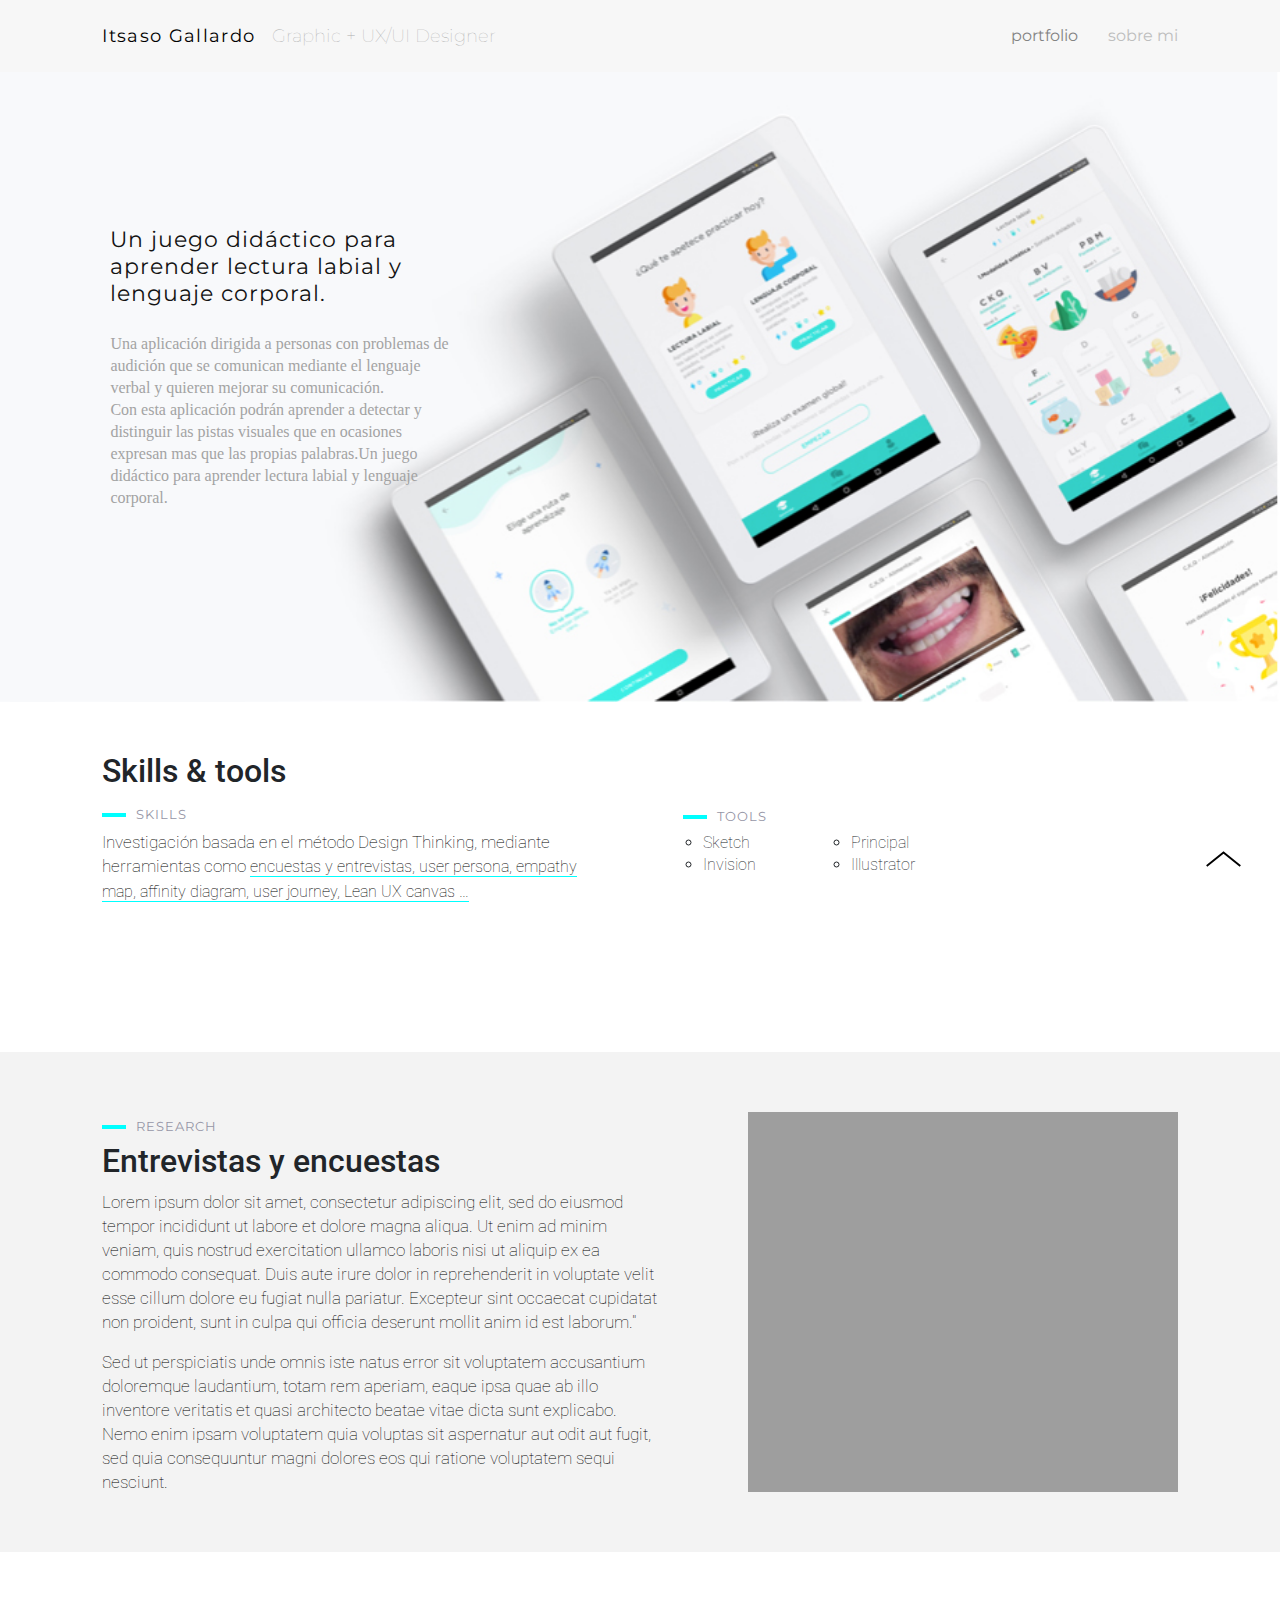
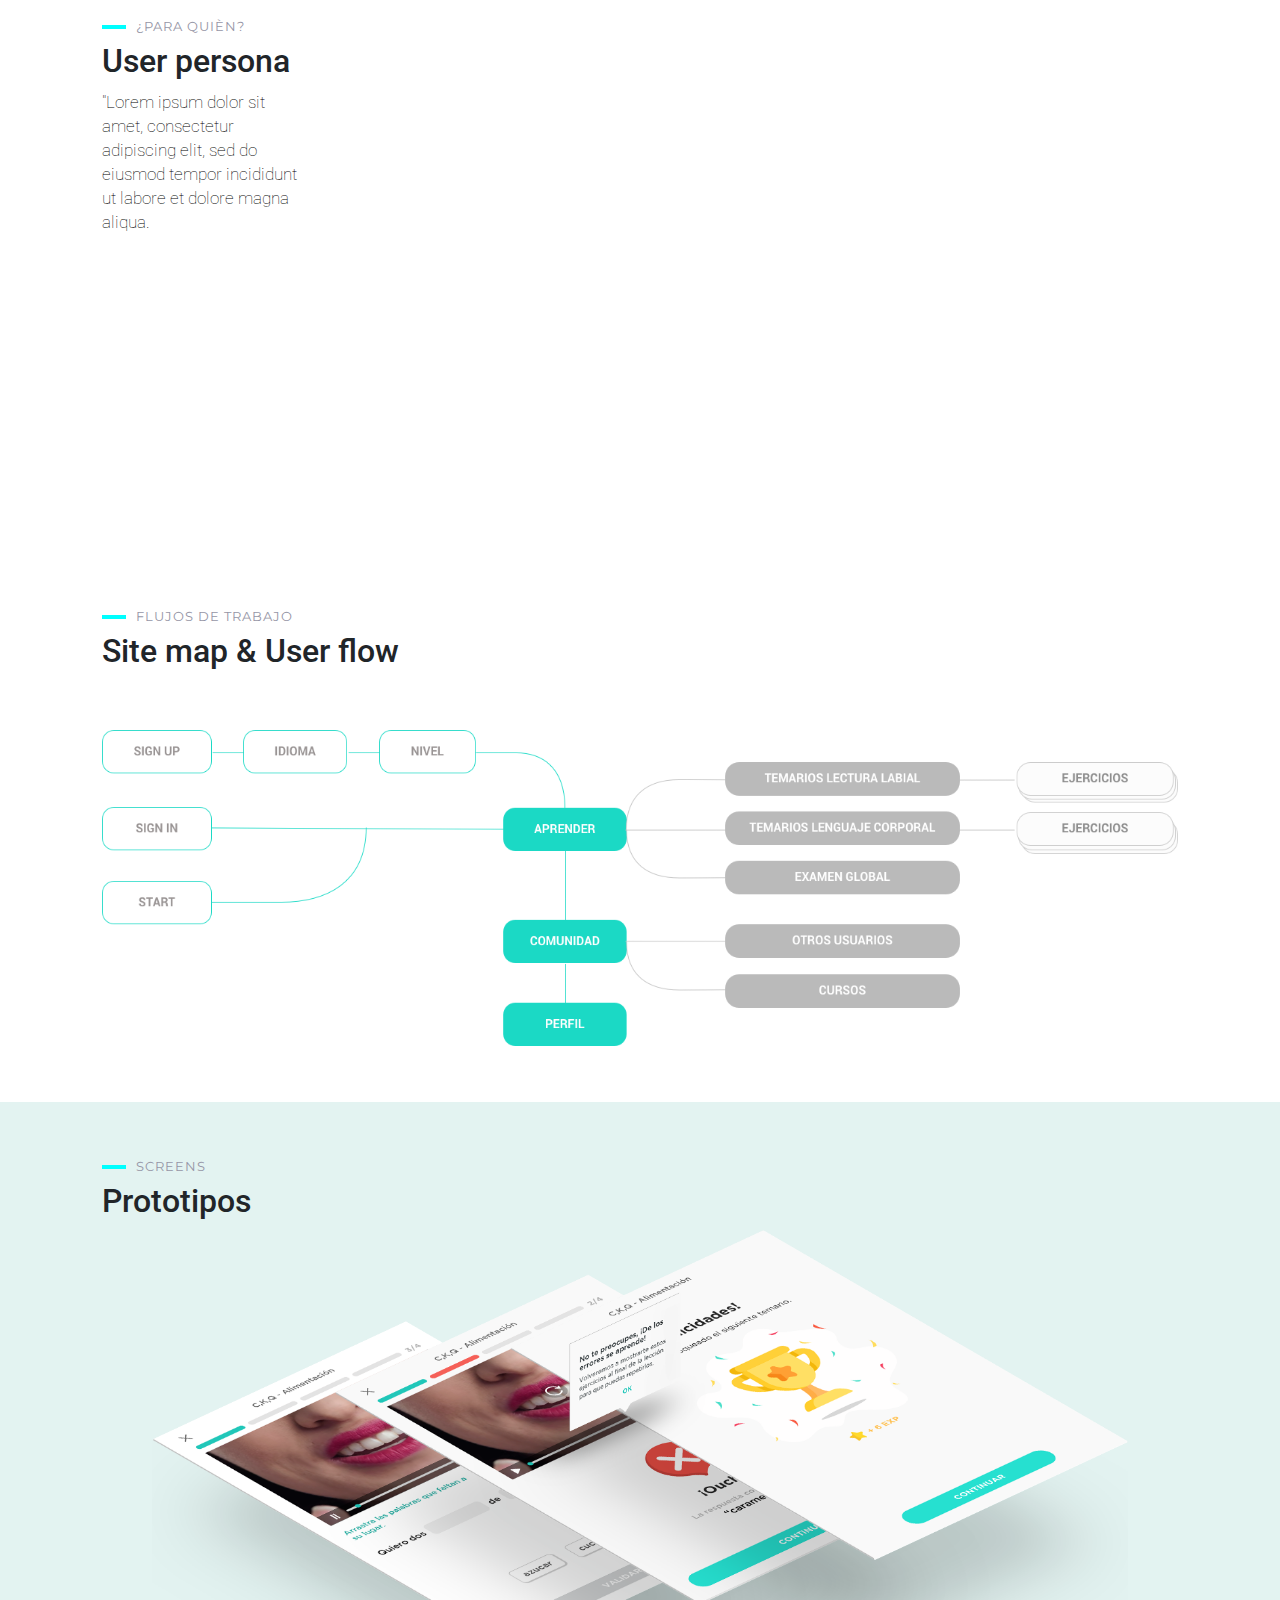
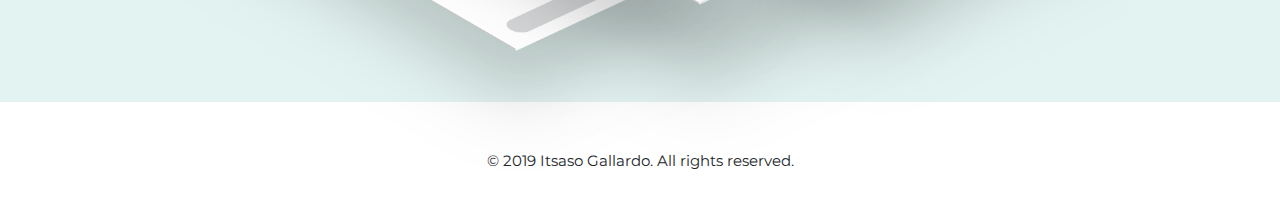
==== commit e4c007b5: "portfolio 4/4" ====
--- a/clues.html
+++ b/clues.html
@@ -7,14 +7,15 @@
 	<title>Itsaso Gallardo</title>
 	<link rel="stylesheet" href="css/reset.css" />
 	<link rel="stylesheet" href="https://stackpath.bootstrapcdn.com/bootstrap/4.3.1/css/bootstrap.min.css" integrity="sha384-ggOyR0iXCbMQv3Xipma34MD+dH/1fQ784/j6cY/iJTQUOhcWr7x9JvoRxT2MZw1T" crossorigin="anonymous">
-	<script src="https://stackpath.bootstrapcdn.com/bootstrap/4.3.1/js/bootstrap.min.js" integrity="sha384-JjSmVgyd0p3pXB1rRibZUAYoIIy6OrQ6VrjIEaFf/nJGzIxFDsf4x0xIM+B07jRM" crossorigin="anonymous"></script>
-	<script src="https://code.jquery.com/jquery-3.3.1.slim.min.js" integrity="sha384-q8i/X+965DzO0rT7abK41JStQIAqVgRVzpbzo5smXKp4YfRvH+8abtTE1Pi6jizo" crossorigin="anonymous"></script>
-	<script src="https://cdnjs.cloudflare.com/ajax/libs/popper.js/1.14.7/umd/popper.min.js" integrity="sha384-UO2eT0CpHqdSJQ6hJty5KVphtPhzWj9WO1clHTMGa3JDZwrnQq4sF86dIHNDz0W1" crossorigin="anonymous"></script>
+	<!-- <script src="https://stackpath.bootstrapcdn.com/bootstrap/4.3.1/js/bootstrap.min.js" integrity="sha384-JjSmVgyd0p3pXB1rRibZUAYoIIy6OrQ6VrjIEaFf/nJGzIxFDsf4x0xIM+B07jRM" crossorigin="anonymous"></script> -->
+	<!-- <script src="https://code.jquery.com/jquery-3.3.1.slim.min.js" integrity="sha384-q8i/X+965DzO0rT7abK41JStQIAqVgRVzpbzo5smXKp4YfRvH+8abtTE1Pi6jizo" crossorigin="anonymous"></script>
+	<script src="https://cdnjs.cloudflare.com/ajax/libs/popper.js/1.14.7/umd/popper.min.js" integrity="sha384-UO2eT0CpHqdSJQ6hJty5KVphtPhzWj9WO1clHTMGa3JDZwrnQq4sF86dIHNDz0W1" crossorigin="anonymous"></script> -->
 	<link rel="stylesheet" href="css/clues_style.css" />
 </head>
 <body>
 		<header id="navbar">
-				<div id="logo">
+			<a id="logo" href="index.html">
+				<div>
 					<span id="nombre"> 
 						 Itsaso Gallardo
 					</span>  
@@ -25,7 +26,7 @@
 				<nav>
 					<ul class="nav">
 						<li class="navigation"> 
-							<a id = "active" href="https://www.behance.net/ItsasoGallardo">portfolio</a>
+							<a id = "active" href="file:///Users/itsasogallardo/Desktop/Mi_portfolio/index.html">portfolio</a>
 						</li>
 						<li class="navigation">
 							<a href="file:///Users/itsasogallardo/Desktop/Mi_portfolio/sobre_mi.html">sobre mi</a>							</li>
--- a/css/clues_style.css
+++ b/css/clues_style.css
@@ -1,3 +1,5 @@
+@import url('https://fonts.googleapis.com/css?family=Montserrat:100,300,400|Roboto:300');
+
 *{
 	margin: 0px;
 	padding: 0px;
@@ -23,18 +25,18 @@
 	z-index: 21;
 }
 header a{
-	color:rgb(179, 179, 179);
-	
-}
-header a:hover {
+	color:rgb(190, 190, 190);
+}
+/* header a:hover {
 	text-decoration: none; 
 	font-family: "Montserrat";
 	font-weight: normal;
-	/* font-size: 20px; */
 	letter-spacing: normal;
 	color:rgb(153, 153, 153);
 	text-decoration: underline;
-	}
+	} */
+
+
 
 .hide {
 	transform: translateY(-75px);
@@ -59,7 +61,8 @@
 	font-family: "Montserrat";
 	font-size: 18px;
 	letter-spacing: 1pt;
-    font-weight: normal;
+	font-weight: normal;
+	color: black;
 	line-height: 20px;
 }
 #job {
@@ -71,6 +74,10 @@
 	margin-left: 10px;
 }
 
+a:hover {
+	text-decoration: none;
+}
+
 .nav{
 	display: flex;
 	list-style: none;
@@ -83,12 +90,16 @@
 	font-size: 16px;
 	letter-spacing: normal;
 	margin-left: 30px;
-
-}
+	color:rgb(190, 190, 190);
+}
+
+.navigation a:hover {
+	text-decoration: underline;
+}
+
 #active{
-	color: rgb(53, 53, 53);
-	
-}
+	color: rgb(131, 131, 131);
+}	
 
 .introLink {
 	display: block;
@@ -99,8 +110,8 @@
 	width: 100%;
     height: 630px;
     background-image: url(../img/portada_clues.jpg);
-	background-repeat: no-repeat;
-	background-size: cover;
+		background-repeat: no-repeat;
+		background-size: cover;
     background-position: right;
     position: relative;
     /* background-color: blueviolet; */
@@ -255,7 +266,7 @@
 	font-family: "roboto";
 	font-weight: lighter;
 	line-height: 22px;
-	font size: 16px; 
+	font-size: 16px; 
 	margin-right: 20%;
 	/* background-color: red; */
 	list-style-type: circle;
@@ -374,7 +385,7 @@
 
 #footer { 
 	font-family: "Montserrat";
-	font-weight: ligh;
+	font-weight: normal;
 	font-size: 15px;
 	text-align: center;
 	letter-spacing: 0pt;
